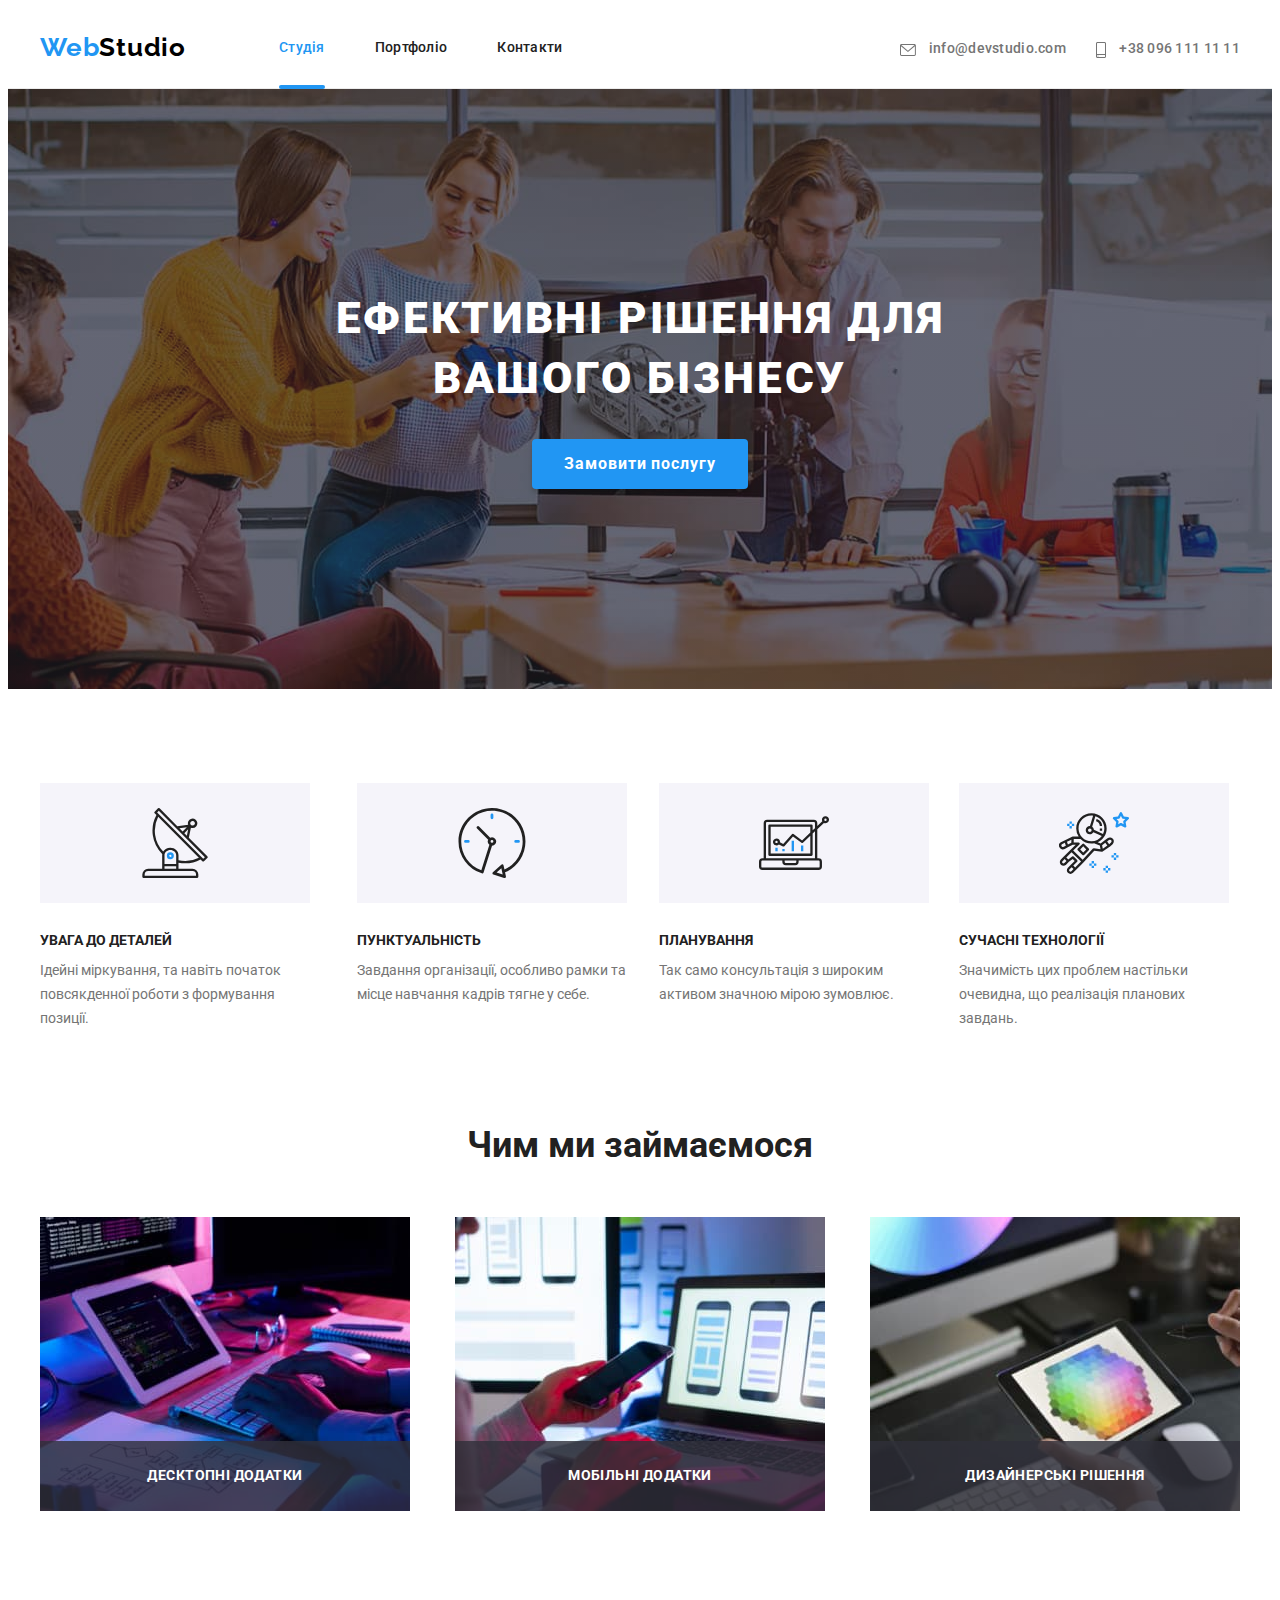
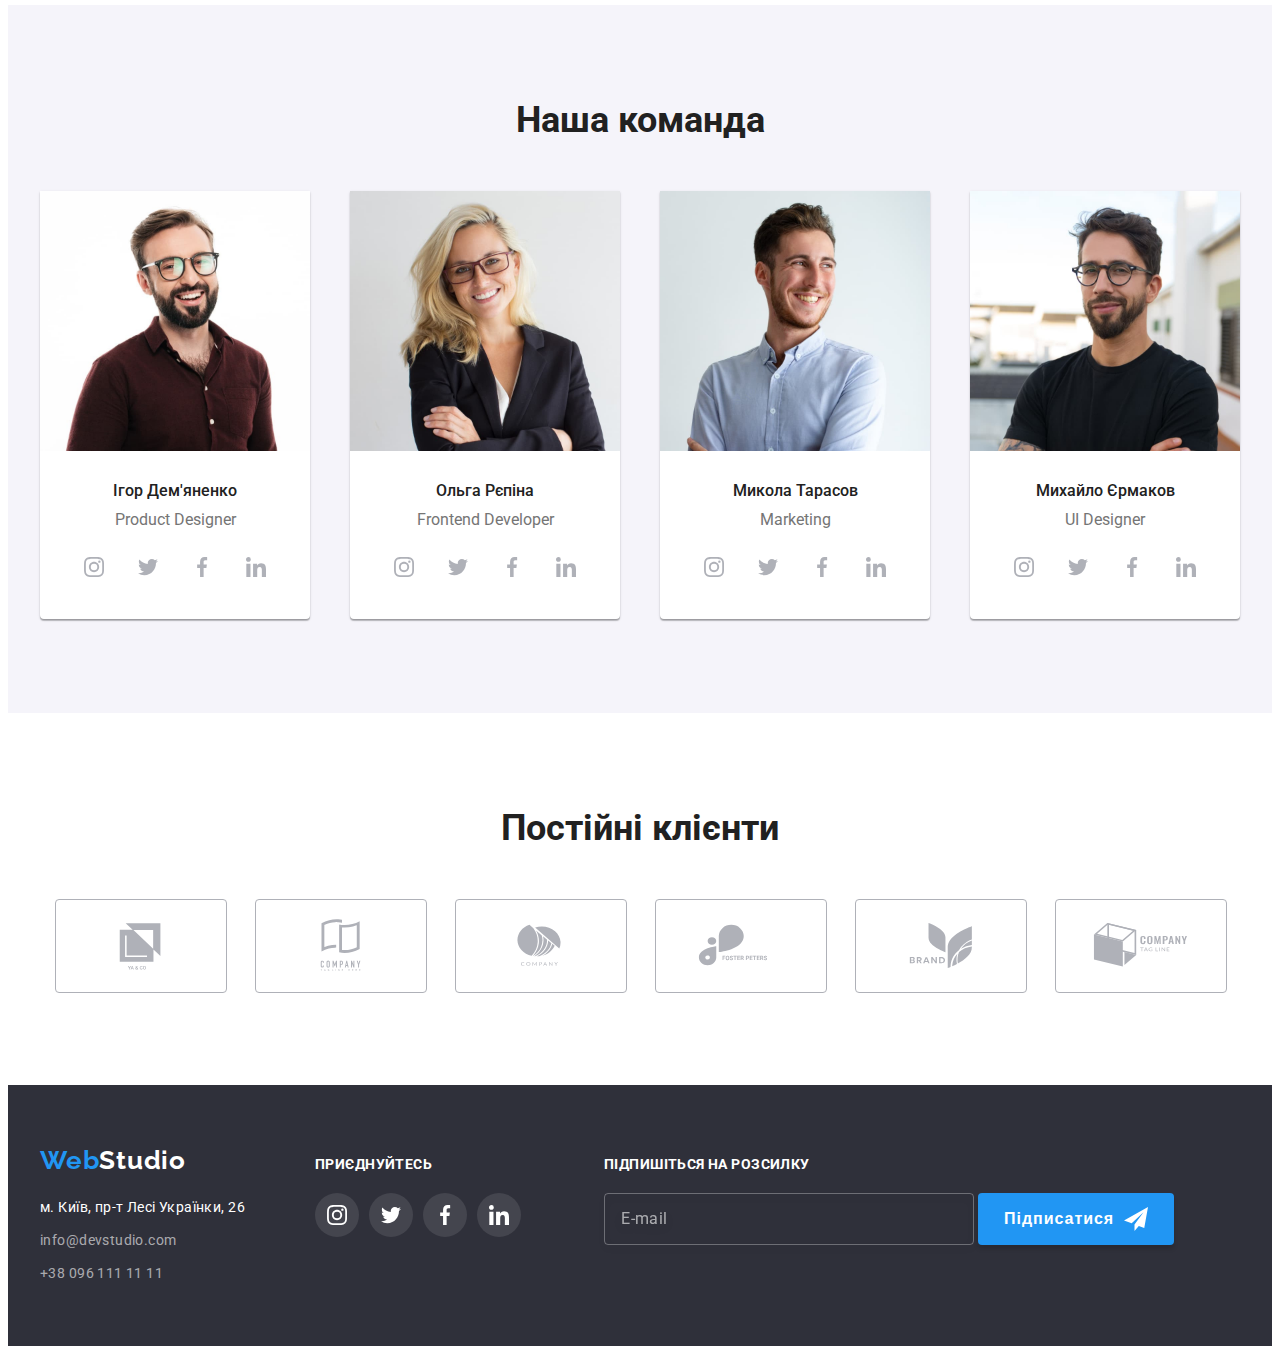
==== index.html @ 3417590c "clone mod-06" ====
<!DOCTYPE html>
<html lang="uk">
  <head>
    <meta charset="UTF-8" />
    <meta http-equiv="X-UA-Compatible" content="IE=edge" />
    <meta name="viewport" content="width=device-width, initial-scale=1.0" />
    <title>Web studio 06</title>
    <link
      href="https://fonts.googleapis.com/css2?family=Raleway:wght@700&family=Roboto:wght@400;500;700;900&display=swap"
      rel="stylesheet"
    />
    <link
      rel="stylesheet"
      href="https://cdnjs.cloudflare.com/ajax/libs/modern-normalize/1.1.0/modern-normalize.min.css"
      integrity="sha512-wpPYUAdjBVSE4KJnH1VR1HeZfpl1ub8YT/NKx4PuQ5NmX2tKuGu6U/JRp5y+Y8XG2tV+wKQpNHVUX03MfMFn9Q=="
      crossorigin="anonymous"
      referrerpolicy="no-referrer"
    />
    <link rel="stylesheet" href="./css/style.css" />
  </head>
  <body>
    <!--                                           хедер -->
    <header class="header">
      <div class="header-container">
        <nav class="nav">
          <a href="" class="logo"
            ><span class="logo-header-footer">Web</span>Studio</a
          >
          <ul class="site-nav list">
            <li class="item"><a href="" class="link current">Студія</a></li>
            <li class="item">
              <a href="./portfolio.html" class="link">Портфоліо</a>
            </li>
            <li class="item"><a href="" class="link">Контакти</a></li>
          </ul>
        </nav>
        <ul class="auth-nav list">
          <li class="item">
            <a href="mailto:info@devstudio.com" class="link">
              <svg class="logo" width="16" height="12">
                <use href="./images/sprite.svg#envelope"></use>
              </svg>
              info@devstudio.com</a
            >
          </li>
          <li class="item">
            <a href="tel:+380961111111" class="link">
              <svg class="logo" width="10" height="16">
                <use href="./images/sprite.svg#smartphone"></use>
              </svg>
              +38 096 111 11 11</a
            >
          </li>
        </ul>
      </div>
    </header>
    <main>
      <!--                                        Герой-->
      <section class="hero overlay">
        <div class="container-hero">
          <h1 class="hero-title">Ефективні рішення для вашого бізнесу</h1>
          <button type="button" class="button btn-hero" data-modal-open>
            Замовити послугу
          </button>
        </div>
      </section>
      <!--                   SVG ешки с текстом под ними-->
      <section class="section section-skill">
        <div class="container">
          <h2 class="section-title visually-hidden">
            Якости наших працивникив
          </h2>
          <ul class="skill-list list">
            <li class="item">
              <div class="thumb">
                <svg class="logo" width="70" height="70">
                  <use href="./images/sprite.svg#antenna"></use>
                </svg>
              </div>
              <div class="logo-caption">
                <h3 class="title">УВАГА ДО ДЕТАЛЕЙ</h3>
                <p class="text">
                  Ідейні міркування, та навіть початок повсякденної роботи з
                  формування позиції.
                </p>
              </div>
            </li>
            <li class="item">
              <div class="thumb">
                <svg class="logo" width="70" height="70">
                  <use href="./images/sprite.svg#clock"></use>
                </svg>
              </div>
              <div class="logo-caption">
                <h3 class="title">ПУНКТУАЛЬНІСТЬ</h3>
                <p class="text">
                  Завдання організації, особливо рамки та місце навчання кадрів
                  тягне у себе.
                </p>
              </div>
            </li>
            <li class="item">
              <div class="thumb">
                <svg class="logo" width="70" height="70">
                  <use href="./images/sprite.svg#diagram"></use>
                </svg>
              </div>
              <div class="logo-caption">
                <h3 class="title">ПЛАНУВАННЯ</h3>
                <p class="text">
                  Так само консультація з широким активом значною мірою
                  зумовлює.
                </p>
              </div>
            </li>
            <li class="item">
              <div class="thumb">
                <svg class="logo" width="70" height="70">
                  <use href="./images/sprite.svg#astronaut"></use>
                </svg>
              </div>
              <div class="logo-caption">
                <h3 class="title">СУЧАСНІ ТЕХНОЛОГІЇ</h3>
                <p class="text">
                  Значимість цих проблем настільки очевидна, що реалізація
                  планових завдань.
                </p>
              </div>
            </li>
          </ul>
        </div>
      </section>
      <!--                     Три одиноких цветных фото-->
      <section class="section section-work">
        <div class="container work">
          <h2 class="section-title">Чим ми займаємося</h2>
          <ul class="work-list list">
            <li class="item">
              <div class="work-caption">
                <img
                  class="img"
                  src="./images/box01.jpg"
                  alt="Людина працюэ за ноутом"
                  width="370"
                  height="294"
                />
                <p class="caption-work-text">Десктопні додатки</p>
              </div>
            </li>
            <li class="item">
              <div class="work-caption">
                <img
                  class="img"
                  src="./images/box02.jpg"
                  alt="Людина працюэ за ноутом"
                  width="370"
                  height="294"
                />
                <p class="caption-work-text">Мобільні додатки</p>
              </div>
            </li>
            <li class="item">
              <div class="work-caption">
                <img
                  class="img"
                  src="./images/box03.jpg"
                  alt="Людина працюэ за ноутом"
                  width="370"
                  height="294"
                />
                <p class="caption-work-text">Дизайнерські рішення</p>
              </div>
            </li>
          </ul>
        </div>
      </section>
      <!--                             Портреты команды -->
      <section class="section section-team">
        <div class="container">
          <h2 class="section-title our-team">Наша команда</h2>
          <ul class="team-list list">
            <li class="item">
              <img
                class="img-our-team"
                src="./images/demianenko.jpg"
                alt="фото Демьяненко"
                width="270"
              />
              <div class="footer-card">
                <h3 class="title">Ігор Дем'яненко</h3>
                <p class="text">Product Designer</p>
                <ul class="list social-media">
                  <li class="item-social">
                    <a class="link-team" href="">
                      <svg class="team-social-icon" width="20" height="20">
                        <use href="./images/sprite.svg#instagram"></use>
                      </svg>
                    </a>
                  </li>
                  <li class="item-social">
                    <a class="link-team" href="">
                      <svg class="team-social-icon" width="20" height="20">
                        <use href="./images/sprite.svg#twitter"></use>
                      </svg>
                    </a>
                  </li>
                  <li class="item-social">
                    <a class="link-team" href="">
                      <svg class="team-social-icon" width="20" height="20">
                        <use href="./images/sprite.svg#facebook"></use>
                      </svg>
                    </a>
                  </li>
                  <li class="item-social">
                    <a class="link-team" href="">
                      <svg class="team-social-icon" width="20" height="20">
                        <use href="./images/sprite.svg#linkedin"></use>
                      </svg>
                    </a>
                  </li>
                </ul>
              </div>
            </li>
            <li class="item">
              <img
                class="img-our-team"
                src="./images/repina.jpg"
                alt="фото Репиной"
                width="270"
              />
              <div class="footer-card">
                <h3 class="title">Ольга Рєпіна</h3>
                <p class="text">Frontend Developer</p>
                <ul class="list social-media">
                  <li class="item-social">
                    <a class="link-team" href="">
                      <svg class="team-social-icon" width="20" height="20">
                        <use href="./images/sprite.svg#instagram"></use>
                      </svg>
                    </a>
                  </li>
                  <li class="item-social">
                    <a class="link-team" href="">
                      <svg class="team-social-icon" width="20" height="20">
                        <use href="./images/sprite.svg#twitter"></use>
                      </svg>
                    </a>
                  </li>
                  <li class="item-social">
                    <a class="link-team" href="">
                      <svg class="team-social-icon" width="20" height="20">
                        <use href="./images/sprite.svg#facebook"></use>
                      </svg>
                    </a>
                  </li>
                  <li class="item-social">
                    <a class="link-team" href="">
                      <svg class="team-social-icon" width="20" height="20">
                        <use href="./images/sprite.svg#linkedin"></use>
                      </svg>
                    </a>
                  </li>
                </ul>
              </div>
            </li>
            <li class="item">
              <img
                class="img-our-team"
                src="./images/tarasov.jpg"
                alt="фото Тарасова"
                width="270"
              />
              <div class="footer-card">
                <h3 class="title">Микола Тарасов</h3>
                <p class="text">Marketing</p>
                <ul class="list social-media">
                  <li class="item-social">
                    <a class="link-team" href="">
                      <svg class="team-social-icon" width="20" height="20">
                        <use href="./images/sprite.svg#instagram"></use>
                      </svg>
                    </a>
                  </li>
                  <li class="item-social">
                    <a class="link-team" href="">
                      <svg class="team-social-icon" width="20" height="20">
                        <use href="./images/sprite.svg#twitter"></use>
                      </svg>
                    </a>
                  </li>
                  <li class="item-social">
                    <a class="link-team" href="">
                      <svg class="team-social-icon" width="20" height="20">
                        <use href="./images/sprite.svg#facebook"></use>
                      </svg>
                    </a>
                  </li>
                  <li class="item-social">
                    <a class="link-team" href="">
                      <svg class="team-social-icon" width="20" height="20">
                        <use href="./images/sprite.svg#linkedin"></use>
                      </svg>
                    </a>
                  </li>
                </ul>
              </div>
            </li>
            <li class="item">
              <img
                class="img-our-team"
                src="./images/ermakov.jpg"
                alt="фото Єрмакова"
                width="270"
              />
              <div class="footer-card">
                <h3 class="title">Михайло Єрмаков</h3>
                <p class="text">UI Designer</p>
                <ul class="list social-media">
                  <li class="item-social">
                    <a class="link-team" href="">
                      <svg class="team-social-icon" width="20" height="20">
                        <use href="./images/sprite.svg#instagram"></use>
                      </svg>
                    </a>
                  </li>
                  <li class="item-social">
                    <a class="link-team" href="">
                      <svg class="team-social-icon" width="20" height="20">
                        <use href="./images/sprite.svg#twitter"></use>
                      </svg>
                    </a>
                  </li>
                  <li class="item-social">
                    <a class="link-team" href="">
                      <svg class="team-social-icon" width="20" height="20">
                        <use href="./images/sprite.svg#facebook"></use>
                      </svg>
                    </a>
                  </li>
                  <li class="item-social">
                    <a class="link-team" href="">
                      <svg class="team-social-icon" width="20" height="20">
                        <use href="./images/sprite.svg#linkedin"></use>
                      </svg>
                    </a>
                  </li>
                </ul>
              </div>
            </li>
          </ul>
        </div>
      </section>
      <!--                       Набор иконок-клиентов -->
      <section class="section-clients clients">
        <div class="container">
          <h2 class="section-title">Постійні клієнти</h2>
          <ul class="list thumb">
            <li class="item">
              <a class="logo" href="">
                <svg class="icon" width="106" height="60">
                  <use href="./images/sprite.svg#client-01"></use>
                </svg>
              </a>
            </li>
            <li class="item">
              <a class="logo" href="">
                <svg class="icon" width="106" height="60">
                  <use href="./images/sprite.svg#client-02"></use>
                </svg>
              </a>
            </li>
            <li class="item">
              <a class="logo" href="">
                <svg class="icon" width="106" height="60">
                  <use href="./images/sprite.svg#client-03"></use>
                </svg>
              </a>
            </li>
            <li class="item">
              <a class="logo" href="">
                <svg class="icon" width="106" height="60">
                  <use href="./images/sprite.svg#client-04"></use>
                </svg>
              </a>
            </li>
            <li class="item">
              <a class="logo" href="">
                <svg class="icon" width="106" height="60">
                  <use href="./images/sprite.svg#client-05"></use>
                </svg>
              </a>
            </li>
            <li class="item">
              <a class="logo" href="">
                <svg class="icon" width="106" height="60">
                  <use href="./images/sprite.svg#client-06"></use>
                </svg>
              </a>
            </li>
          </ul>
        </div>
      </section>
    </main>
    <!--                                         Футер -->
    <footer class="footer">
      <div class="container address-footer">
        <div class="adrress-all">
          <a href="" class="logo"
            ><span class="logo-header-footer">Web</span>Studio</a
          >
          <address class="address">
            <ul class="list">
              <li class="item">
                <a
                  class="link address-link"
                  href="https://goo.gl/maps/MC3FKYj6ZszySW3c8"
                  target="_blank"
                  >м. Київ, пр-т Лесі Українки, 26</a
                >
              </li>
              <li class="item">
                <a href="mailto:info@devstudio.com" class="link email hover"
                  >info@devstudio.com</a
                >
              </li>
              <li>
                <a href="tel:+380961111111" class="link phone hover"
                  >+38 096 111 11 11</a
                >
              </li>
            </ul>
          </address>
        </div>
        <div class="call">
          <strong class="subtitle-call">приєднуйтесь</strong>
          <ul class="list social-call">
            <li class="item-social-call">
              <a class="link-call" href="">
                <svg class="call-social-icon" width="20" height="20">
                  <use href="./images/sprite.svg#instagram"></use>
                </svg>
              </a>
            </li>
            <li class="item-social-call">
              <a class="link-call" href="">
                <svg class="call-social-icon" width="20" height="20">
                  <use href="./images/sprite.svg#twitter"></use>
                </svg>
              </a>
            </li>
            <li class="item-social-call">
              <a class="link-call" href="">
                <svg class="call-social-icon" width="20" height="20">
                  <use href="./images/sprite.svg#facebook"></use>
                </svg>
              </a>
            </li>
            <li class="item-social-call">
              <a class="link-call" href="">
                <svg class="call-social-icon" width="20" height="20">
                  <use href="./images/sprite.svg#linkedin"></use>
                </svg>
              </a>
            </li>
          </ul>
        </div>
        <div class="subscribe">
          <strong class="subscribe-text">Підпишіться на розсилку</strong>

          <form class="form-email">
            <div class="email-position">
              <label class="email-field">
                <input
                  class="email-input"
                  type="email"
                  name="mail"
                  placeholder="E-mail"
                />
                <span class="email-label"></span>
              </label>

              <button class="btn-telegram" type="submit">
                <span class="email-text">Підписатися</span>

                <span class="email-icon">
                  <svg class="icon-in">
                    <use
                      width="24"
                      height="24"
                      href="./images/sprite.svg#send"
                    ></use>
                  </svg>
                </span>
              </button>
            </div>
          </form>
        </div>
      </div>
    </footer>
    <!--                                модальное окно -->

    <div class="backdrop is-hidden" data-modal>
      <div class="modal">
        <button data-modal-close class="button-modal-close" type="button">
          <svg class="icon" width="11" height="11">
            <use href="./images/sprite.svg#Vector"></use>
          </svg>
        </button>
        <form class="form">
          <strong class="form-title"
            >Залиште свої дані, ми вам передзвонимо</strong
          >
          <div class="form-field">
            <label class="form-label" for="name">Ім'я</label>
            <div class="input-wrap">
              <input
                class="form-input"
                type="text"
                name="name"
                id="name"
                placeholder=" "
              />

              <svg class="form-icon">
                <use
                  href="./images/sprite.svg#person"
                  width="18"
                  height="18"
                ></use>
              </svg>
            </div>
          </div>
          <div class="form-field">
            <label class="form-label" for="tel">Телефон</label>
            <div class="input-wrap">
              <input
                class="form-input"
                type="tel"
                name="tel"
                id="tel"
                placeholder=" "
              />
              <svg class="form-icon">
                <use
                  href="./images/sprite.svg#phone"
                  width="18"
                  height="18"
                ></use>
              </svg>
            </div>
          </div>
          <div class="form-field">
            <label class="form-label" for="mail">Пошта</label>
            <div class="input-wrap">
              <input
                class="form-input"
                type="email"
                name="mail"
                id="mail"
                placeholder=" "
              />
              <svg class="form-icon">
                <use
                  href="./images/sprite.svg#letter"
                  width="18"
                  height="18"
                ></use>
              </svg>
            </div>
          </div>
          <div class="form-field last-child">
            <label class="form-label" for="comment">Коментар</label>
            <textarea
              class="comment"
              name="comment"
              id="comment"
              placeholder="Введіть текст"
            ></textarea>
          </div>
          <div class="form-policy">
            <input
              type="checkbox"
              name="policy"
              id="policy"
              value="true"
              class="modal-check visually-hidden"
            />

            <label class="policy" for="policy">
              <span class="check-policy">
                <svg class="check-icon" width="16" height="15">
                  <use href="./images/sprite.svg#check"></use>
                </svg>
              </span>
              Погоджуюся з розсилкою та приймаю
              <a class="link-contract" href="">Умови договору</a></label
            >
          </div>
          <button class="btn-form" type="submit">Відправити</button>
        </form>
      </div>
    </div>

    <script src="./js/modal.js"></script>
  </body>
</html>
---- css/style.css ----
:root {
  --color-text-white: #ffffff;
  --background-color-hero-footer: #2f303a;
  --background-color: #f5f5f5;
  --color-acent: #2196f3;
  --color-black-logo: #000000;
  --color-title: #212121;
  --color-text: #757575;
  --color-button-team: #f5f4fa;
  --color-footer-telefon: rgba(255, 255, 255, 0.6);
  --color-btn-active: #188ce8;
  --color-border: #eeeeee;
  --color-icon: #afb1b8;
}
body {
  background-color: var(--color-text-white);
  color: var(--color-text);

  font-family: "Roboto", sans-serif;
  /* letter-spacing: 0.03em; */
}
/* Убираем точки у всех списков списков
Обнуляем все дефолтные margine всем спискам */
.list {
  margin-bottom: 0;
  margin-top: 0;
  padding-left: 0;

  list-style: none;
}
/* Обнуляем все дефолтные margine заголовкам */
h1,
h2,
h3 {
  margin-bottom: 0;
  margin-top: 0;
}
/* Прячем заголовки, которые не имют визуализации на макете */
.visually-hidden {
  position: absolute;
  width: 1px;
  height: 1px;
  margin: -1px;
  border: 0;
  padding: 0;

  white-space: nowrap;
  clip-path: inset(100%);
  clip: rect(0 0 0 0);
  overflow: hidden;
}
/* Превращаем все img в блоки */
img {
  display: block;
}
/* -------------------------------Хедер */
.header-container {
  display: flex;
  align-items: center;
  width: 1200px;
  padding-left: 15px;
  padding-right: 15px;
  margin-left: auto;
  margin-right: auto;
}
.header {
  border-bottom: 1px solid #ececec;
}
/* ---------------------------------логотип */
.header-container .logo {
  margin-right: 93px;

  color: var(--color-black-logo);
  font-family: "Raleway", sans-serif;
  font-weight: 700;
  font-size: 26px;
  line-height: 1.2;
  letter-spacing: 0.03em;
  text-decoration: none;
}
.logo-header-footer {
  color: var(--color-acent);
}
/* ----------------Кнопки-навигации по страницам сайта */
.site-nav.list {
  display: flex;
  align-items: center;
}
.site-nav .item + .item {
  margin-left: 50px;
}
.nav {
  display: flex;
  align-items: center;
}
.site-nav .link {
  display: block;
  color: var(--color-title);
}
.site-nav .link,
.auth-nav .link {
  padding-top: 32px;
  padding-bottom: 32px;

  font-weight: 500;
  font-size: 14px;
  line-height: 1.14;
  letter-spacing: 0.02em;
  text-decoration: none;
  transition: color 250ms cubic-bezier(0.4, 0, 0.2, 1);
}
.site-nav .link:hover,
.site-nav .link:focus {
  color: var(--color-acent);
}
.site-nav .link.current {
  color: var(--color-acent);
  position: relative;
}
/* Добавляем подчеркивание в навигации при активности страницы */

.site-nav .link.current::after {
  display: block;
  position: absolute;
  content: "";
  width: 100%;
  height: 4px;
  bottom: -1px;
  left: 0;
  background-color: var(--color-acent);
  border-radius: 2px;
}
/* ---------------------Кнопки Email и телефон */
.auth-nav.list {
  display: flex;
  margin-left: auto;
}
.auth-nav .item + .item {
  margin-left: 30px;
}
.auth-nav .link {
  color: var(--color-text);
  fill: var(--color-text);
  transition: color 250ms cubic-bezier(0.4, 0, 0.2, 1),
    fill 250ms cubic-bezier(0.4, 0, 0.2, 1);
}
.auth-nav .link:hover,
.auth-nav .link:focus {
  color: var(--color-acent);
  fill: var(--color-acent);
}

.auth-nav .logo {
  margin-right: 10px;
  vertical-align: middle;
}
/* --------------------Общее для всех секций */
.section-title {
  color: var(--color-title);
  font-size: 36px;
  line-height: 1.17;
  text-align: center;
}
.container {
  width: 1200px;
  padding-left: 15px;
  padding-right: 15px;
  margin-right: auto;
  margin-left: auto;
}
/* ----------------------------Секция Герой */
.hero {
  max-width: 1600px;
  margin: 0 auto;
}
.hero.overlay {
  padding-top: 200px;
  padding-bottom: 200px;
  text-align: center;
  background-image: linear-gradient(
      to right,
      rgba(47, 48, 58, 0.4),
      rgba(47, 48, 58, 0.4)
    ),
    url("../images/bgd.jpg");
  background-color: var(--background-color-hero-footer);
  background-repeat: no-repeat;
  background-position: center;
  background-size: cover;
}
.container-hero {
  width: 1200px;
  padding-left: 15px;
  padding-right: 15px;
  margin-left: auto;
  margin-right: auto;
}
.hero-title {
  max-width: 696px;
  margin-bottom: 30px;
  margin-right: auto;
  margin-left: auto;

  color: var(--color-text-white);
  font-weight: 900;
  font-size: 44px;
  line-height: 1.36;
  letter-spacing: 0.06em;
  text-transform: uppercase;
}
.btn-hero {
  padding: 10px 32px;

  font-family: inherit;
  font-size: inherit;
  font-weight: 700;
  line-height: 1.88;
  letter-spacing: 0.06em;
  cursor: pointer;
  border-radius: 4px;
  border-style: none;
  box-shadow: 0px 4px 4px 0px rgba(0, 0, 0, 0.15);
  transition: background-color 250ms cubic-bezier(0.4, 0, 0.2, 1),
    box-shadow 250ms cubic-bezier(0.4, 0, 0.2, 1);
}
.btn-hero:hover,
.btn-hero:focus {
  background-color: #188ce8;
  box-shadow: 0px 4px 4px 0px rgba(0, 0, 0, 0.15);
}
/* --------------------SVG ешки с текстом под ними */
.section-skill {
  padding-top: 94px;
  padding-bottom: 94px;
}
.skill-list {
  display: flex;
}
.skill-list .item + .item {
  margin-left: 30px;
}
.skill-list .title {
  margin-bottom: 10px;

  color: var(--color-title);
  font-size: 14px;
  line-height: 1.14;
  text-transform: uppercase;
}
.skill-list .text {
  margin-bottom: 0;
  margin-top: 0;

  font-size: 14px;
  line-height: 1.71;
}
.skill-list .thumb {
  display: flex;
  width: 270px;
  height: 120px;
  justify-content: center;
  align-items: center;
  background-color: var(--color-button-team);
}
.skill-list .logo {
  margin: 0;
}
.logo-caption {
  margin-top: 30px;
}
/* -------------------Три одиноких цветных фото */
.section-work {
  padding-bottom: 94px;
}
.container.work {
  padding-top: 0;
}
.work .section-title {
  margin-bottom: 50px;
}
.work-list {
  display: flex;
  justify-content: space-between;
}
.work-list .work-caption {
  width: 370px;
  height: 294px;
  position: relative;
}
.work-list .img {
  max-width: 100%;
  height: 100%;
}
.work-list .caption-work-text {
  position: absolute;
  bottom: 0;
  left: 0;
  width: 100%;

  font-size: 14px;
  line-height: 1.14;
  font-weight: 700;
  letter-spacing: 0.03em;
  text-transform: uppercase;

  text-align: center;
  margin-bottom: 0;
  margin-top: 0;
  padding-top: 27px;
  padding-bottom: 27px;

  color: var(--color-text-white);
  background-color: rgba(47, 48, 58, 0.8);
}

/* -----------------------Портреты команды */
.section-team {
  padding-bottom: 94px;
  padding-top: 94px;
  background-color: var(--color-button-team);
}
.team-list {
  display: flex;
  justify-content: space-between;
}
.team-list .item {
  text-align: center;
  background: #ffffff;
  box-shadow: 0px 1px 3px rgba(0, 0, 0, 0.12), 0px 1px 1px rgba(0, 0, 0, 0.14),
    0px 2px 1px rgba(0, 0, 0, 0.2);
  border-radius: 0px 0px 4px 4px;
}
.team-list .title {
  margin-bottom: 10px;

  font-size: 16px;
  color: var(--color-title);
  font-weight: 500;
  line-height: 1.19;
  margin-bottom: 10px;
}
.team-list .text {
  margin-top: 0;
  margin-bottom: 16px;

  line-height: 1.19;
  color: var(--color-text);
}
.our-team {
  margin-bottom: 50px;
}
.footer-card {
  padding-top: 30px;
  padding-bottom: 30px;
}

/* ----------------------Социальные сети под портретами */

.footer-card .social-media {
  display: flex;
  justify-content: center;
  gap: 10px;
}
.footer-card .item-social {
  width: 44px;
  height: 44px;
}
.footer-card .link-team {
  width: 100%;
  height: 100%;
  border-radius: 50%;
  display: flex;
  justify-content: center;
  align-items: center;

  background-color: transparent;
  color: var(--color-icon);

  transition: background-color 250ms cubic-bezier(0.4, 0, 0.2, 1),
    color 250ms cubic-bezier(0.4, 0, 0.2, 1);
}
.footer-card .team-social-icon {
  fill: currentColor;
}
.footer-card .link-team:hover,
.footer-card .link-team:focus {
  background-color: var(--color-acent);
  color: var(--color-text-white);
}

/* ----------------------Набор иконок-клиентов*/
.section-clients {
  padding-top: 94px;
  padding-bottom: 94px;
}
.clients .section-title {
  margin-bottom: 50px;
}
.clients .thumb {
  display: flex;
  justify-content: center;
  gap: 30px;
}
.clients .item {
  width: 170px;
  height: 92px;
}
.clients .logo {
  width: 100%;
  height: 100%;
  display: flex;
  justify-content: center;
  align-items: center;
  border: 1px solid #afb1b8;
  border-radius: 4px;
  color: var(--color-icon);

  transition: color 250ms cubic-bezier(0.4, 0, 0.2, 1),
    border 250ms cubic-bezier(0.4, 0, 0.2, 1);
}
.clients .icon {
  fill: currentColor;
}
.clients .logo:hover,
.clients .logo:focus {
  border: 1px solid var(--color-acent);
  color: var(--color-acent);
}

/* ----------------------Список кнопок для портфолио*/
.butt-portfolio {
  display: flex;
  justify-content: center;
  margin-bottom: 50px;
}
.butt-portfolio .item + .item {
  margin-left: 8px;
}
.button-grey {
  padding: 6px 22px;
  border-radius: 4px;
  border-style: none;
  cursor: pointer;

  color: var(--color-title);
  background-color: var(--color-button-team);
  font-family: inherit;
  font-size: inherit;
  font-weight: 500;
  line-height: 1.63;
  text-align: center;
  letter-spacing: inherit;

  transition: background-color 250ms cubic-bezier(0.4, 0, 0.2, 1),
    box-shadow 250ms cubic-bezier(0.4, 0, 0.2, 1),
    color 250ms cubic-bezier(0.4, 0, 0.2, 1);
}

.button-grey:hover,
.button-grey:focus {
  /* padding: 6px 25px; */

  color: var(--color-text-white);
  background-color: var(--color-acent);
  box-shadow: 0px 3px 1px rgba(0, 0, 0, 0.1), 0px 1px 2px rgba(0, 0, 0, 0.08),
    0px 2px 2px rgba(0, 0, 0, 0.12);
}
/* -----------------------Портфолио работ */
.section-footer {
  padding-bottom: 94px;
  padding-top: 94px;
}
.portfolio-list {
  display: flex;
  flex-wrap: wrap;
  gap: 30px;
}
/* .portfolio-list > .item {
    flex-basis: calc((100% - 60px) / 3); 
} */
.portfolio-link {
  text-decoration: none;
}
.portfolio-list .title {
  margin-bottom: 4px;
  margin-left: 24px;

  color: var(--color-title);
  font-size: 18px;
  line-height: 2;
  letter-spacing: 0.06em;
}
.portfolio-list .text {
  margin-bottom: 20px;
  margin-top: 0;
  margin-left: 24px;

  line-height: 1.88;
  letter-spacing: 0.03em;
  color: var(--color-text);
}
.portfolio-list .item {
  background: var(--color-text-white);
  box-shadow: inset 0 0 0 1px #eeeeee;

  transition: box-shadow 250ms cubic-bezier(0.4, 0, 0.2, 1);
}
.portfolio-list .item:hover {
  box-shadow: 0px 1px 1px rgba(0, 0, 0, 0.12), 0px 4px 4px rgba(0, 0, 0, 0.06),
    1px 4px 6px rgba(0, 0, 0, 0.16);
}
.caption-photo {
  padding-bottom: 20px;
  padding-top: 20px;
}
/* ----------------Делаем оверлей---------- */
.portfolio-thumb {
  position: relative;
  overflow: hidden;
}

.portfoli-overlay {
  position: absolute;
  width: 100%;
  height: 100%;
  bottom: 0;
  left: 0;
  background-color: rgba(33, 150, 243, 0.9);
  transform: translateY(100%);
  opacity: 0;
  transition: transform 250ms cubic-bezier(0.4, 0, 0.2, 1),
    opacity 250ms cubic-bezier(0.4, 0, 0.2, 1),
    box-shadow 250ms cubic-bezier(0.4, 0, 0.2, 1);
}

.caption {
  padding-top: 20px;
}

.portfolio-photo {
  display: block;
}

.portfolio-list > .item:hover .portfoli-overlay {
  transform: translateY(0);
  opacity: 1;
}

.portfoli-overlay > .text {
  margin: 0;
  padding-top: 63px;
  padding-bottom: 63px;
  padding-left: 24px;
  padding-right: 24px;

  opacity: 0;
  transition: transform 250ms cubic-bezier(0.4, 0, 0.2, 1),
    opacity 250ms cubic-bezier(0.4, 0, 0.2, 1);

  font-size: 18px;
  line-height: 1.56;
  letter-spacing: 0.03em;
  color: var(--color-text-white);
}

.portfolio-list > .item:hover .portfoli-overlay > .text {
  transform: translateY(0);
  opacity: 1;
}
/* -------------------------------Кнопки */
.button {
  color: var(--color-text-white);
  background-color: var(--color-acent);
}
/* ----------------------------------Footer */
.footer .logo {
  display: inline-block;
  margin-bottom: 20px;
  color: var(--color-text-white);

  font-family: "Raleway", sans-serif;
  font-weight: 700;
  font-size: 26px;
  line-height: 1.2;
  letter-spacing: 0.03em;
  text-decoration: none;
}
.footer {
  padding-bottom: 60px;
  padding-top: 60px;
  background-color: var(--background-color-hero-footer);
}
.address .link {
  font-style: normal;
  font-size: 14px;
  line-height: 1.71;
  letter-spacing: 0.03em;
  text-decoration: none;
}
.address .hover:hover,
.address .hover:focus {
  color: var(--color-acent);
}
.address .address-link {
  color: var(--color-text-white);
}
.address .email {
  display: inline-block;
  color: var(--color-footer-telefon);
  transition: color 250ms cubic-bezier(0.4, 0, 0.2, 1);
}
.address .phone {
  color: var(--color-footer-telefon);
  transition: color 250ms cubic-bezier(0.4, 0, 0.2, 1);
}

.address .item {
  margin-bottom: 9px;
}

.call .social-call {
  display: flex;
  justify-content: flex-start;
  gap: 10px;
}
.call .subtitle-call {
  display: block;
  margin-bottom: 20px;
  font-size: 14px;
  line-height: 1.14;
  letter-spacing: 0.03em;
  text-transform: uppercase;

  color: var(--color-text-white);
}
.footer .address-footer {
  display: flex;
  gap: 70px;
  align-items: baseline;
}

.footer .item-social-call {
  width: 44px;
  height: 44px;
}
.footer .link-call {
  width: 100%;
  height: 100%;
  border-radius: 50%;
  display: flex;
  justify-content: center;
  align-items: center;

  color: var(--color-text-white);
  background-color: rgba(255, 255, 255, 0.1);

  transition: background-color 250ms cubic-bezier(0.4, 0, 0.2, 1);
}
.footer .call-social-icon {
  fill: currentColor;
}
.footer .link-call:hover,
.footer .link-call:focus {
  background-color: var(--color-acent);
}
.subscribe {
  margin-left: 13px;
}

.form-email {
  width: 570px;
}

.email-field {
  width: 358px;

  display: block;
  position: relative;
}

.email-input {
  width: 100%;
  padding-top: 15px;
  padding-bottom: 15px;
  font: inherit;
  border: 1px solid rgba(255, 255, 255, 0.3);
  filter: drop-shadow(0px 4px 4px rgba(0, 0, 0, 0.15));
  border-radius: 4px;
  background-color: transparent;

  padding-left: 16px;
  font-weight: 400;
  font-size: 16px;
  line-height: 1.25;
  letter-spacing: 0.03em;
  color: var(--color-text-white);
}

.form-email .email-label {
  position: absolute;
  bottom: 50%;
  transform: translateY(50%);
  left: 16px;
}

.footer .subscribe-text {
  font-size: 14px;
  line-height: 1.14;
  letter-spacing: 0.03em;
  text-transform: uppercase;
  display: block;
  margin-bottom: 20px;
  color: var(--color-text-white);
}

.email-field:focus-within > .email-label {
  visibility: hidden;
}

.form-email .btn-telegram {
  width: 200px;
  margin: 0;
  margin-left: 12px;
  font-weight: 700;
  font-size: 16px;
  line-height: 30px;
  letter-spacing: 0.06em;
  color: #ffffff;
  background-color: var(--color-acent);
  box-shadow: 0px 4px 4px rgba(0, 0, 0, 0.15);
  border-radius: 4px;
  border-style: none;
  display: flex;
  justify-content: center;
  align-items: center;
  gap: 10px;
  cursor: pointer;
  transition: background-color 250ms cubic-bezier(0.4, 0, 0.2, 1);
}

.form-email .btn-telegram:hover {
  background-color: var(--color-btn-active);
}

.subscribe .email-position {
  display: flex;
  gap: 12px;
}

.btn-telegram .text {
  margin-bottom: 0;
  margin-top: 0;
  padding-top: 10px;
  padding-bottom: 10px;
  padding-left: 28px;
}

.btn-telegram .email-icon {
  display: block;
  width: 24px;
  height: 24px;
}

.email-icon .icon-in {
  display: block;
  width: 100%;
  height: 100%;
  fill: var(--color-text-white);
}

.email-input::placeholder {
  color: rgba(255, 255, 255, 0.6);
}
/* -----------------------------оформляем модальное окно */

.backdrop {
  position: fixed;
  top: 0;
  left: 0;
  width: 100%;
  height: 100%;
  background-color: rgba(0, 0, 0, 0.2);

  opacity: 1;
  transition: opacity 250ms cubic-bezier(0.4, 0, 0.2, 1),
    visibility 250ms cubic-bezier(0.4, 0, 0.2, 1);
}

.backdrop.is-hidden {
  opacity: 0;
  pointer-events: none;
  visibility: hidden;
}

.backdrop.is-hidden .modal {
  transform: translate(-50%, -50%) scale(1.1);
}

.modal {
  position: absolute;
  top: 50%;
  left: 50%;
  width: 528px;
  min-height: 581px;
  border-radius: 4px;

  background-color: var(--color-text-white);
  box-shadow: 0px 1px 3px rgba(0, 0, 0, 0.12), 0px 1px 1px rgba(0, 0, 0, 0.14),
    0px 2px 1px rgba(0, 0, 0, 0.2);

  transform: translate(-50%, -50%) scale(1);
  transition: transform 250ms cubic-bezier(0.4, 0, 0.2, 1);
}

.button-modal-close {
  position: absolute;
  top: 8px;
  right: 8px;
  width: 30px;
  height: 30px;
  border-radius: 50%;
  background: var(--color-text-white);
  border: 1px solid rgba(0, 0, 0, 0.1);
  cursor: pointer;
}
.button-modal-close:hover {
  fill: var(--color-acent);
}

.form .form-title {
  display: block;
  margin-bottom: 12px;
  font-weight: 700;
  font-size: 20px;
  line-height: 1.15;
  text-align: center;
  letter-spacing: 0.03em;
  color: var(--color-title);
}

.form {
  margin-left: auto;
  margin-right: auto;
  padding: 40px;
}

.form-field {
  display: flex;
  flex-direction: column;
  margin-bottom: 10px;
}

.last-child {
  margin-bottom: 20px;
}

.form-field .form-label {
  margin-bottom: 4px;
  font-weight: 400;
  font-size: 12px;
  line-height: 1.17;
  letter-spacing: 0.01em;

  color: var(--color-text);
}

.form-field .form-input {
  width: 100%;
  margin: 0;

  padding: 11px 12px;
  padding-left: 42px;
  border: 1px solid rgba(33, 33, 33, 0.2);
  border-radius: 4px;
  outline: transparent;
}

.form-input:focus {
  border-color: var(--color-acent);
}

.form-input:focus + .form-icon {
  fill: var(--color-acent);
}

.form-field .comment {
  padding-top: 12px;
  padding-left: 16px;

  font-size: 12px;
  line-height: 1.17;
  letter-spacing: 0.01em;
  border: 1px solid rgba(33, 33, 33, 0.2);
  border-radius: 4px;
  height: 120px;

  outline: transparent;
  resize: none;
}

.form-field .comment::placeholder {
  color: rgba(117, 117, 117, 0.5);
}

.form-field .comment:focus {
  border-color: var(--color-acent);
}

.form .form-policy {
  margin-bottom: 30px;
}

.form-policy .policy {
  font-size: 14px;
  line-height: 1.71;

  letter-spacing: 0.03em;

  color: var(--color-text);
  display: flex;
  align-items: center;
  position: relative;
}

.policy .check-policy {
  width: 16px;
  height: 15px;
  border: 2px solid var(--color-title);
  border-radius: 2px;
  margin-right: 8px;
  display: flex;
  align-items: center;
  justify-content: center;
  fill: transparent;
}

.modal-check:checked + .policy .check-policy {
  background-color: var(--color-acent);
  border: none;
  fill: var(--color-text-white);
}

.form-policy .link-contract {
  margin-left: 8px;
  color: var(--color-acent);
}

.form .form-icon {
  display: block;
  width: 18px;
  height: 18px;
  position: absolute;
  top: 50%;
  transform: translateY(-50%);
  margin-left: 12px;
}

.form .input-wrap {
  display: block;
  position: relative;
}

.form .btn-form {
  padding: 10px 52px;
  display: block;
  margin: 0 auto;
  border-radius: 4px;
  border-style: none;
  cursor: pointer;
  font-weight: 700;
  font-size: 16px;
  line-height: 1.88;
  text-align: center;
  letter-spacing: 0.06em;

  color: var(--color-text-white);
  background-color: var(--color-acent);
  box-shadow: 0px 4px 4px rgba(0, 0, 0, 0.15);
  transition: background-color 250ms cubic-bezier(0.4, 0, 0.2, 1);
}

.form .btn-form:hover,
.form .btn-form:focus {
  background-color: var(--color-btn-active);
}
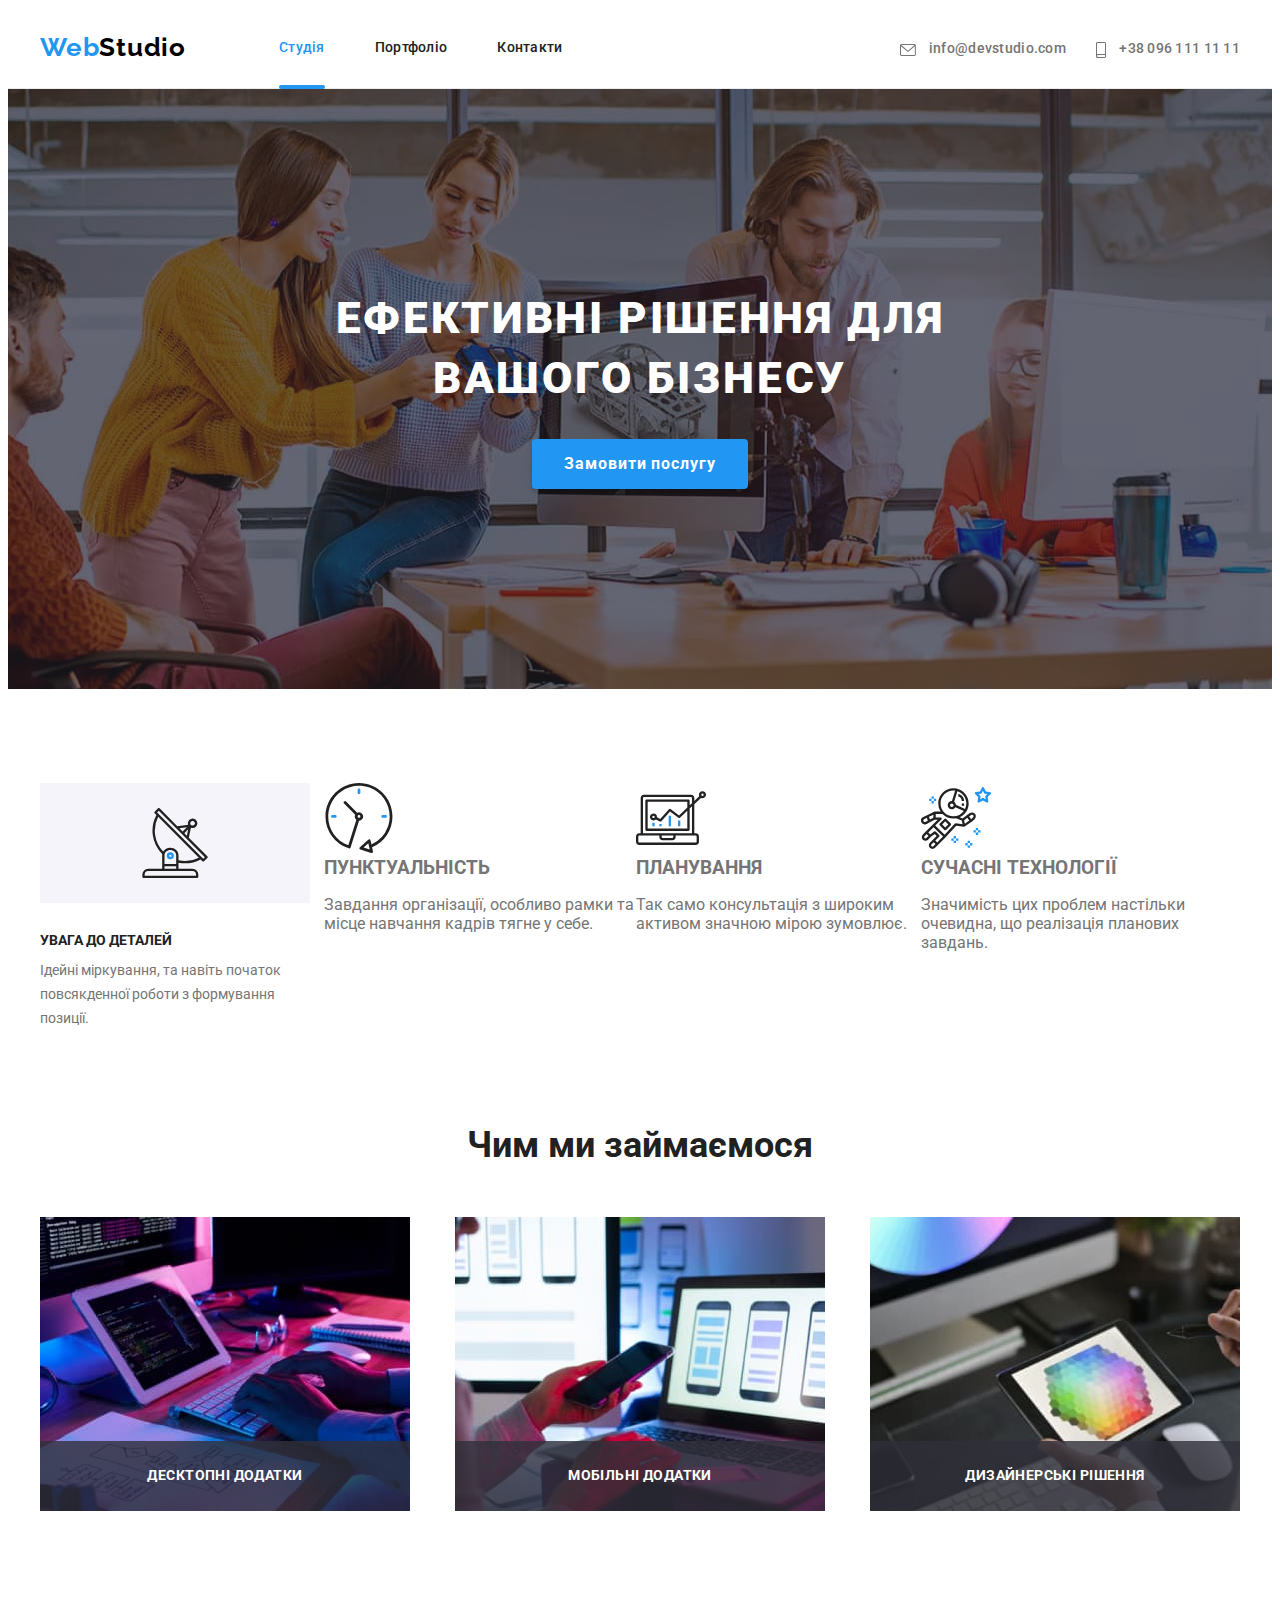
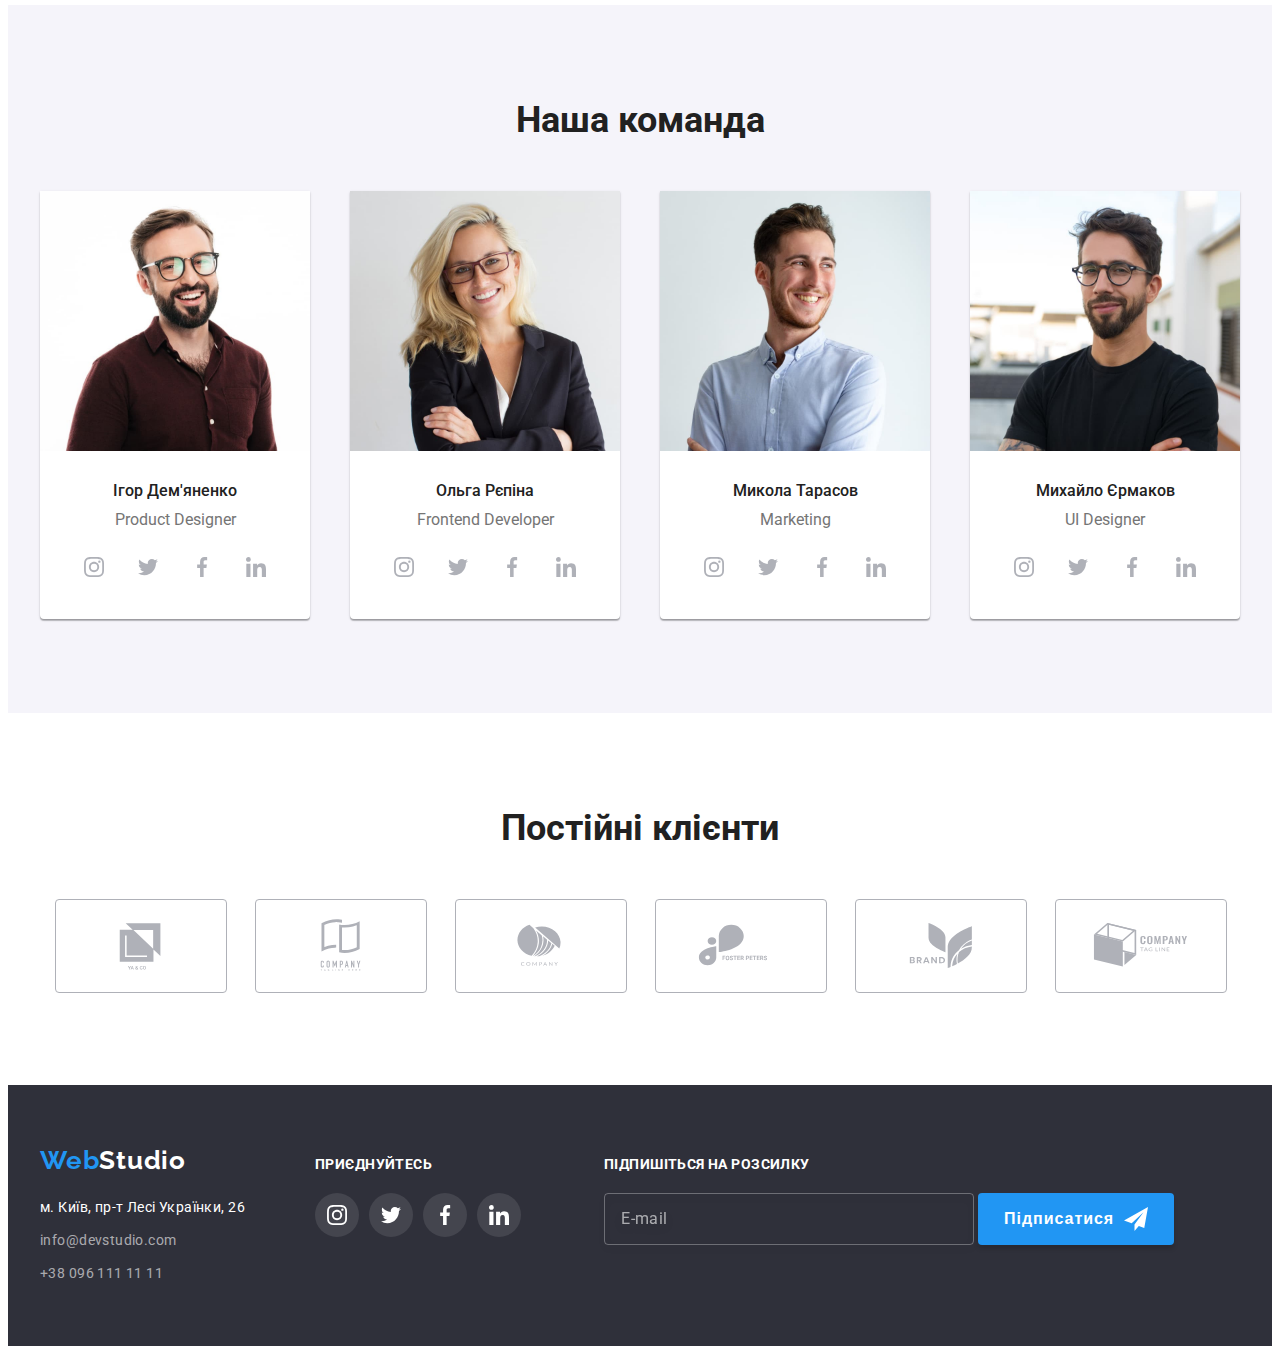
==== commit abdda4bd: "БЭМ hero and skill" ====
--- a/index.html
+++ b/index.html
@@ -56,30 +56,37 @@
     </header>
     <main>
       <!--                                        Герой-->
-      <section class="hero overlay">
-        <div class="container-hero">
-          <h1 class="hero-title">Ефективні рішення для вашого бізнесу</h1>
-          <button type="button" class="button btn-hero" data-modal-open>
+
+      
+        <section class="hero hero--overlay">
+          <div class="hero__container">
+            <h1 class="hero__title">Ефективні рішення для вашого бізнесу</h1>
+            <button type="button" class="button button--hero" 
+      data-modal-open>
             Замовити послугу
           </button>
         </div>
       </section>
+
       <!--                   SVG ешки с текстом под ними-->
       <section class="section section-skill">
         <div class="container">
           <h2 class="section-title visually-hidden">
             Якости наших працивникив
           </h2>
-          <ul class="skill-list list">
-            <li class="item">
-              <div class="thumb">
-                <svg class="logo" width="70" height="70">
+          <ul class="section-skill__list list"> 
+            <li class="section-skill__item"> 
+              <div class="section-skill__thumb"> 
+                <svg class="section-skill__logo" width="70" height="70">
+                  
                   <use href="./images/sprite.svg#antenna"></use>
                 </svg>
               </div>
-              <div class="logo-caption">
-                <h3 class="title">УВАГА ДО ДЕТАЛЕЙ</h3>
-                <p class="text">
+              <div class="section-skill__caption caption-skill"> 
+                <h3 class="caption-skill__title">УВАГА ДО ДЕТАЛЕЙ</h3>
+                
+                
+                <p class="caption-skill__text">
                   Ідейні міркування, та навіть початок повсякденної роботи з
                   формування позиції.
                 </p>
--- a/css/style.css
+++ b/css/style.css
@@ -173,7 +173,7 @@
   max-width: 1600px;
   margin: 0 auto;
 }
-.hero.overlay {
+.hero--overlay {
   padding-top: 200px;
   padding-bottom: 200px;
   text-align: center;
@@ -188,14 +188,14 @@
   background-position: center;
   background-size: cover;
 }
-.container-hero {
+.hero__container {
   width: 1200px;
   padding-left: 15px;
   padding-right: 15px;
   margin-left: auto;
   margin-right: auto;
 }
-.hero-title {
+.hero__title {
   max-width: 696px;
   margin-bottom: 30px;
   margin-right: auto;
@@ -208,7 +208,7 @@
   letter-spacing: 0.06em;
   text-transform: uppercase;
 }
-.btn-hero {
+.button--hero {
   padding: 10px 32px;
 
   font-family: inherit;
@@ -223,23 +223,27 @@
   transition: background-color 250ms cubic-bezier(0.4, 0, 0.2, 1),
     box-shadow 250ms cubic-bezier(0.4, 0, 0.2, 1);
 }
-.btn-hero:hover,
-.btn-hero:focus {
+.button--hero:hover,
+.button--hero:focus {
   background-color: #188ce8;
   box-shadow: 0px 4px 4px 0px rgba(0, 0, 0, 0.15);
 }
 /* --------------------SVG ешки с текстом под ними */
+
 .section-skill {
   padding-top: 94px;
   padding-bottom: 94px;
 }
-.skill-list {
-  display: flex;
-}
-.skill-list .item + .item {
+.section-skill__list
+ {
+  display: flex;
+}
+.section-skill__item + .section-skill__item
+ {
   margin-left: 30px;
 }
-.skill-list .title {
+.caption-skill__title
+ {
   margin-bottom: 10px;
 
   color: var(--color-title);
@@ -247,14 +251,16 @@
   line-height: 1.14;
   text-transform: uppercase;
 }
-.skill-list .text {
+.caption-skill__text
+ {
   margin-bottom: 0;
   margin-top: 0;
 
   font-size: 14px;
   line-height: 1.71;
 }
-.skill-list .thumb {
+.section-skill__thumb
+ {
   display: flex;
   width: 270px;
   height: 120px;
@@ -262,10 +268,12 @@
   align-items: center;
   background-color: var(--color-button-team);
 }
-.skill-list .logo {
+.section-skill__logo
+ {
   margin: 0;
 }
-.logo-caption {
+.section-skill__caption
+ {
   margin-top: 30px;
 }
 /* -------------------Три одиноких цветных фото */
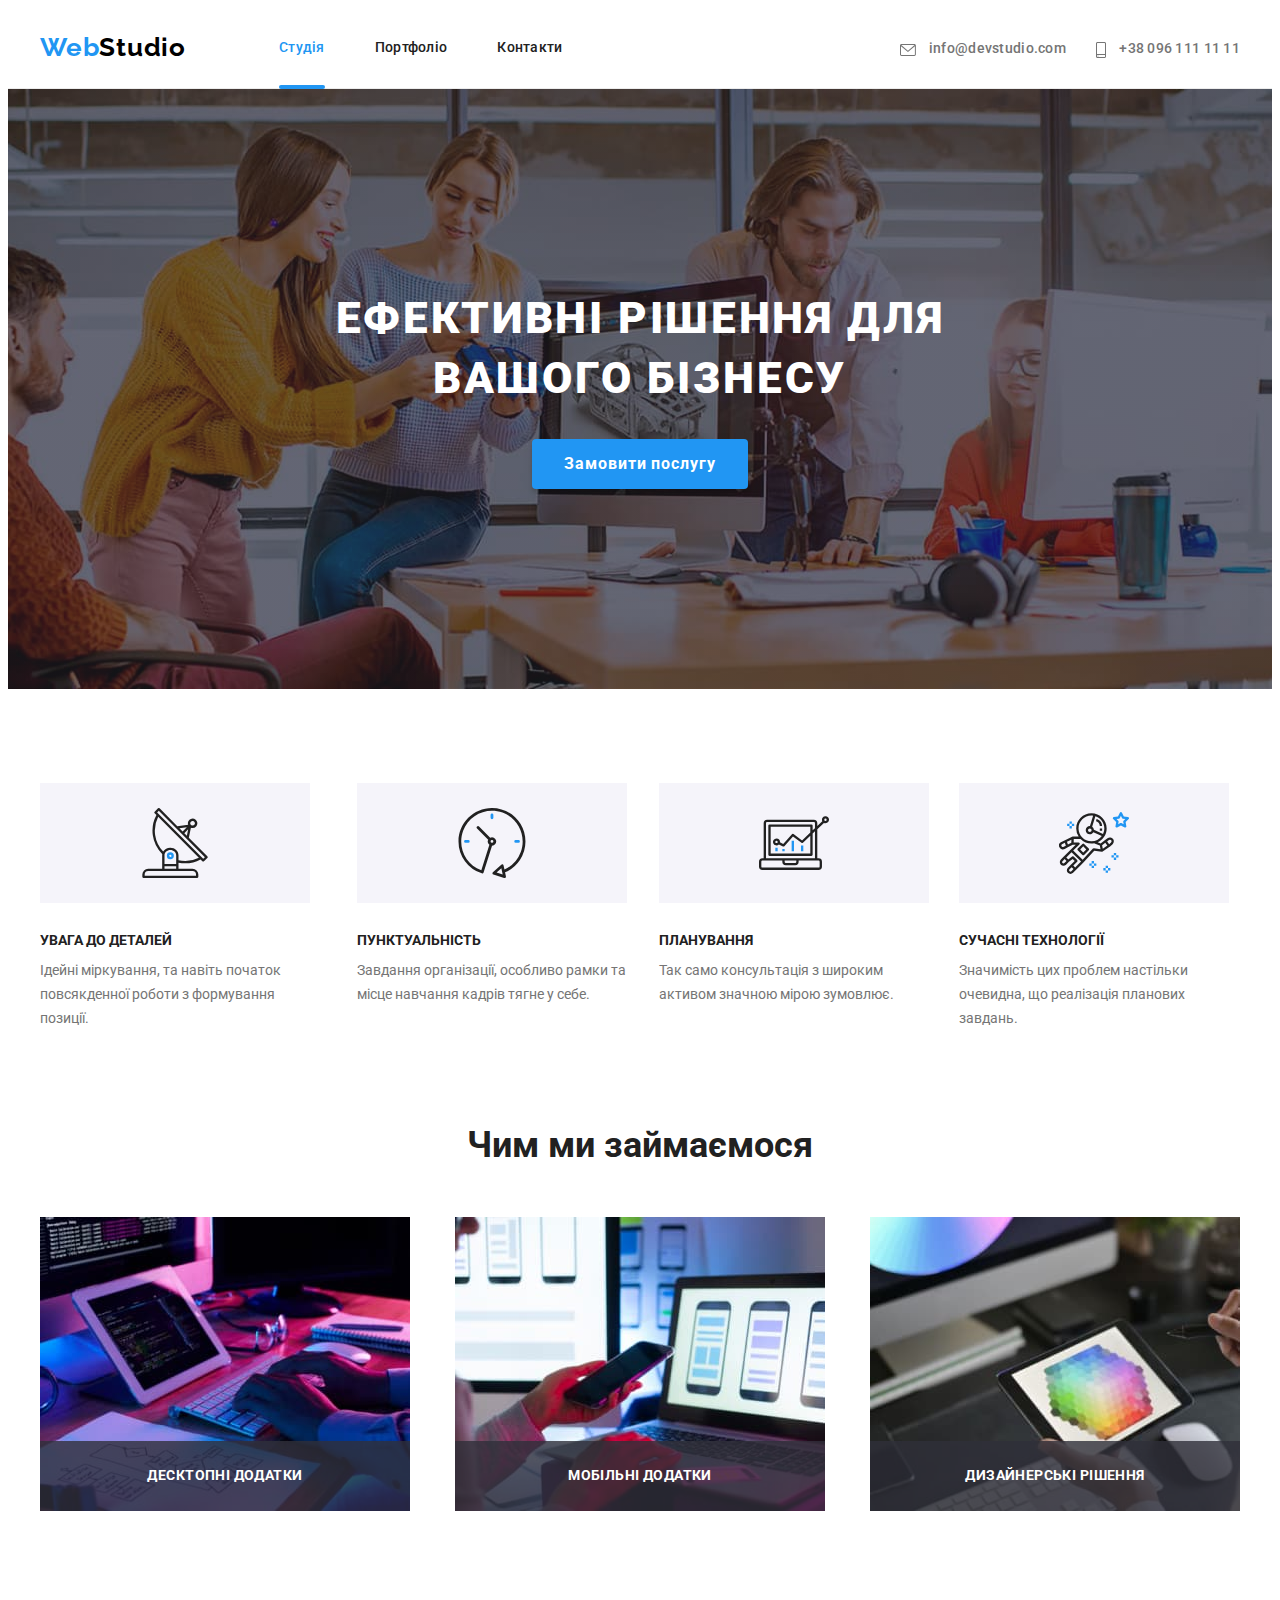
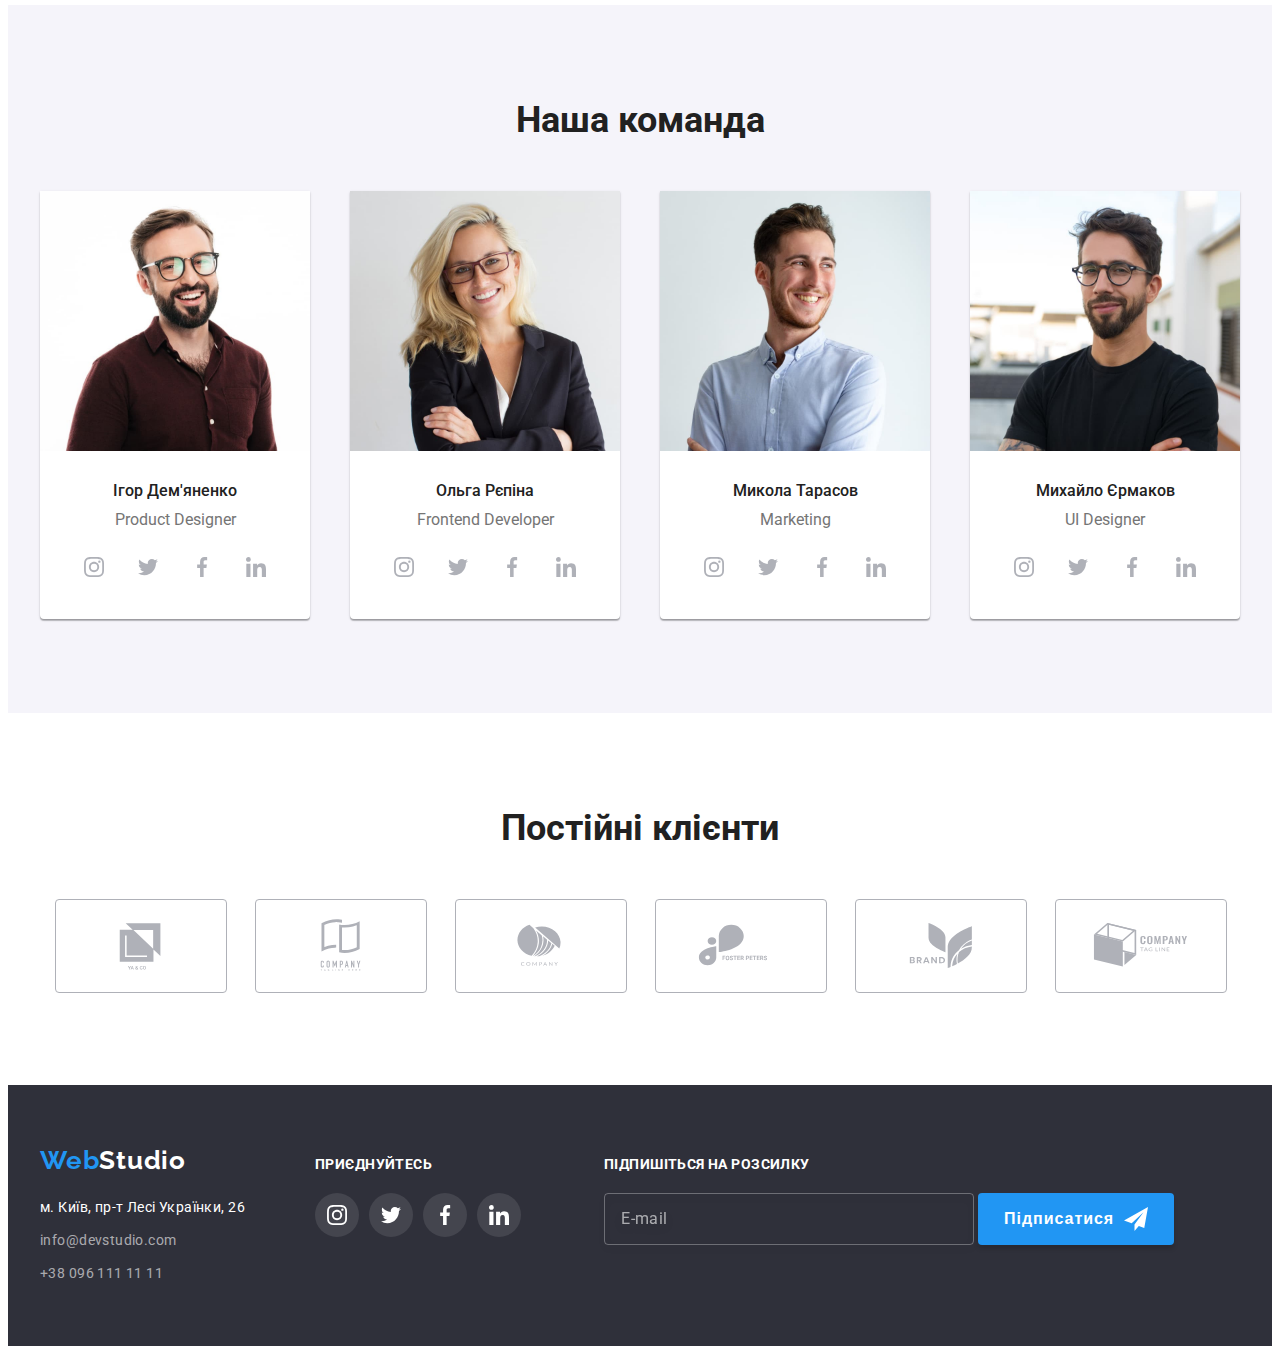
==== commit 2449f072: "БЭМ skill" ====
--- a/index.html
+++ b/index.html
@@ -92,47 +92,58 @@
                 </p>
               </div>
             </li>
-            <li class="item">
-              <div class="thumb">
-                <svg class="logo" width="70" height="70">
+            <li class="section-skill__item">
+              <div class="section-skill__thumb"> 
+                <svg class="section-skill__logo" width="70" height="70">
+                  
                   <use href="./images/sprite.svg#clock"></use>
                 </svg>
               </div>
-              <div class="logo-caption">
-                <h3 class="title">ПУНКТУАЛЬНІСТЬ</h3>
-                <p class="text">
+              <div class="section-skill__caption caption-skill"> 
+                <h3 class="caption-skill__title">ПУНКТУАЛЬНІСТЬ</h3>
+                
+                
+                <p class="caption-skill__text">
                   Завдання організації, особливо рамки та місце навчання кадрів
                   тягне у себе.
                 </p>
               </div>
-            </li>
-            <li class="item">
-              <div class="thumb">
-                <svg class="logo" width="70" height="70">
+              
+            </li>
+            <li class="section-skill__item">
+              <div class="section-skill__thumb"> 
+                <svg class="section-skill__logo" width="70" height="70">
+                  
                   <use href="./images/sprite.svg#diagram"></use>
                 </svg>
               </div>
-              <div class="logo-caption">
-                <h3 class="title">ПЛАНУВАННЯ</h3>
-                <p class="text">
+              <div class="section-skill__caption caption-skill"> 
+                <h3 class="caption-skill__title">ПЛАНУВАННЯ</h3>
+                
+                
+                <p class="caption-skill__text">
                   Так само консультація з широким активом значною мірою
                   зумовлює.
                 </p>
               </div>
-            </li>
-            <li class="item">
-              <div class="thumb">
-                <svg class="logo" width="70" height="70">
+            
+            <li class="section-skill__item">
+              <div class="section-skill__thumb"> 
+                <svg class="section-skill__logo" width="70" height="70">
+                  
                   <use href="./images/sprite.svg#astronaut"></use>
                 </svg>
               </div>
-              <div class="logo-caption">
-                <h3 class="title">СУЧАСНІ ТЕХНОЛОГІЇ</h3>
-                <p class="text">
+              <div class="section-skill__caption caption-skill"> 
+                <h3 class="caption-skill__title">СУЧАСНІ ТЕХНОЛОГІЇ</h3>
+                
+                
+                <p class="caption-skill__text">
                   Значимість цих проблем настільки очевидна, що реалізація
                   планових завдань.
                 </p>
               </div>
+            
             </li>
           </ul>
         </div>
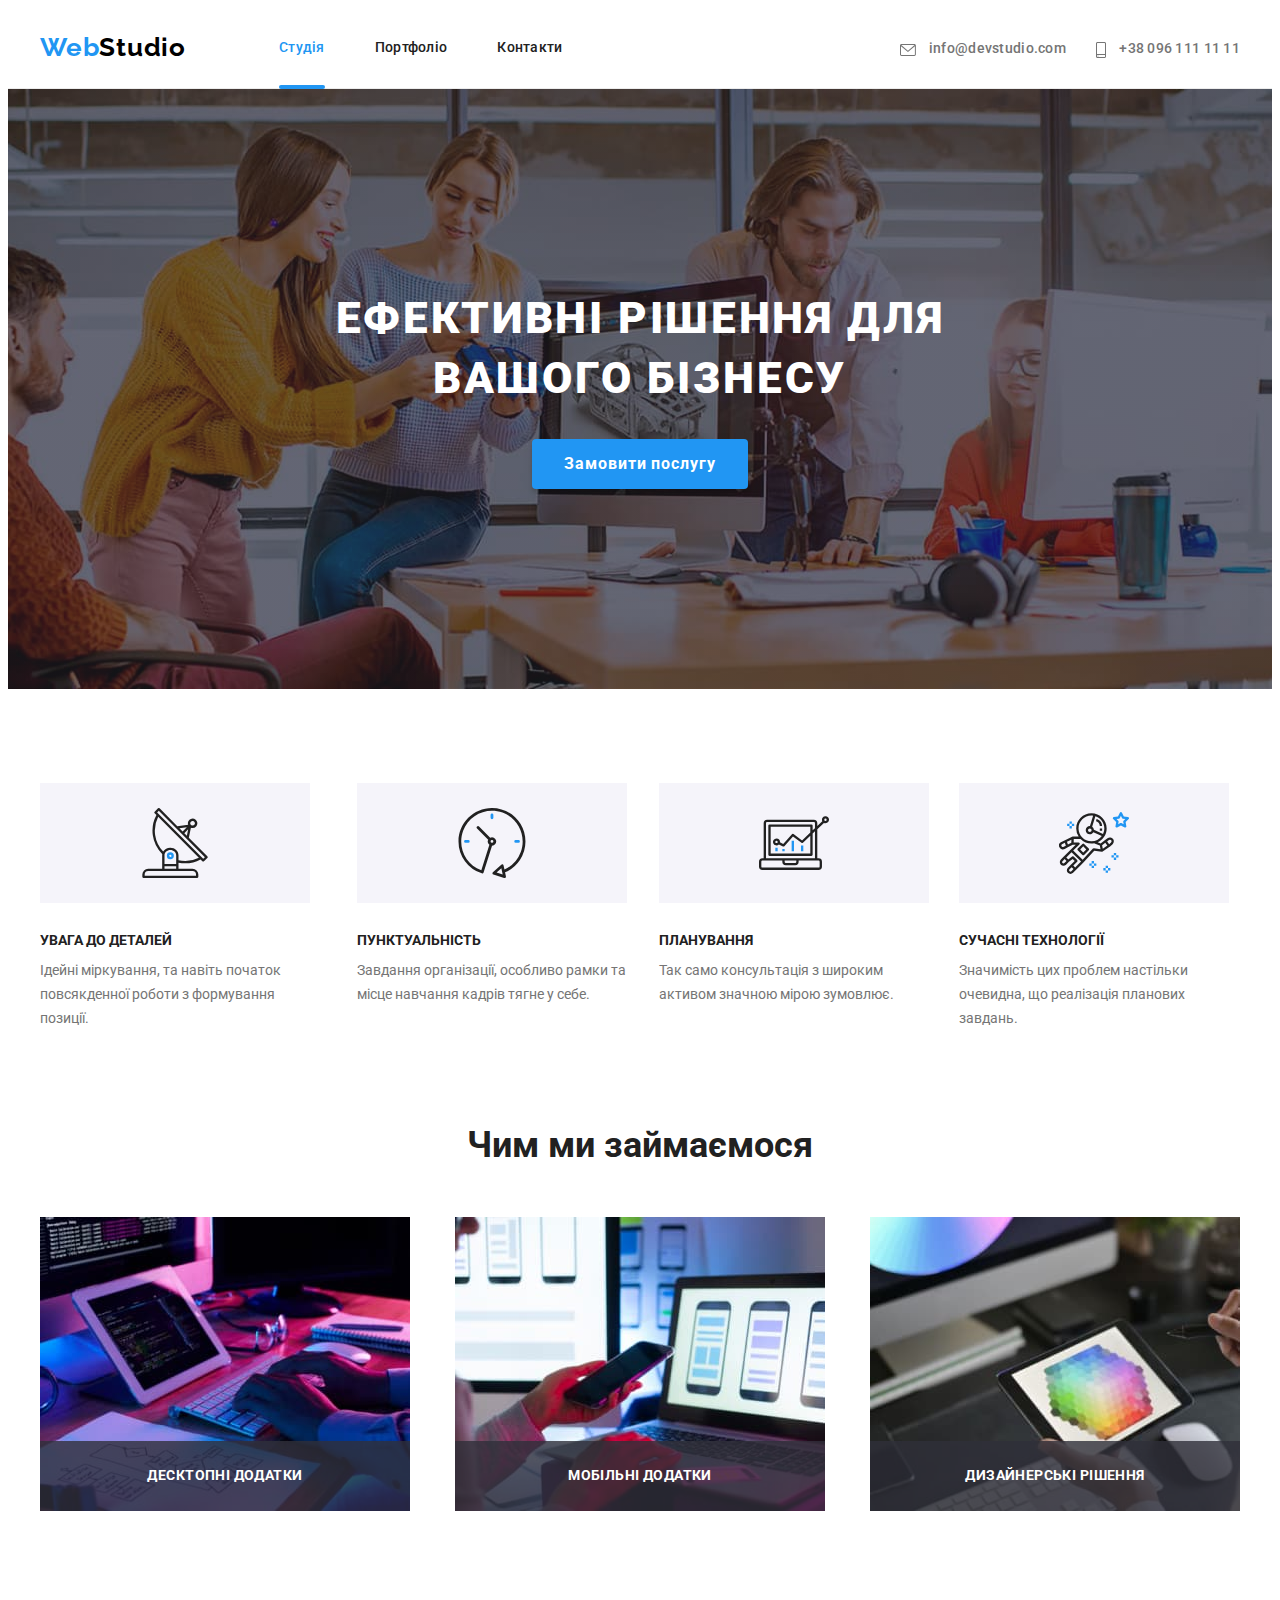
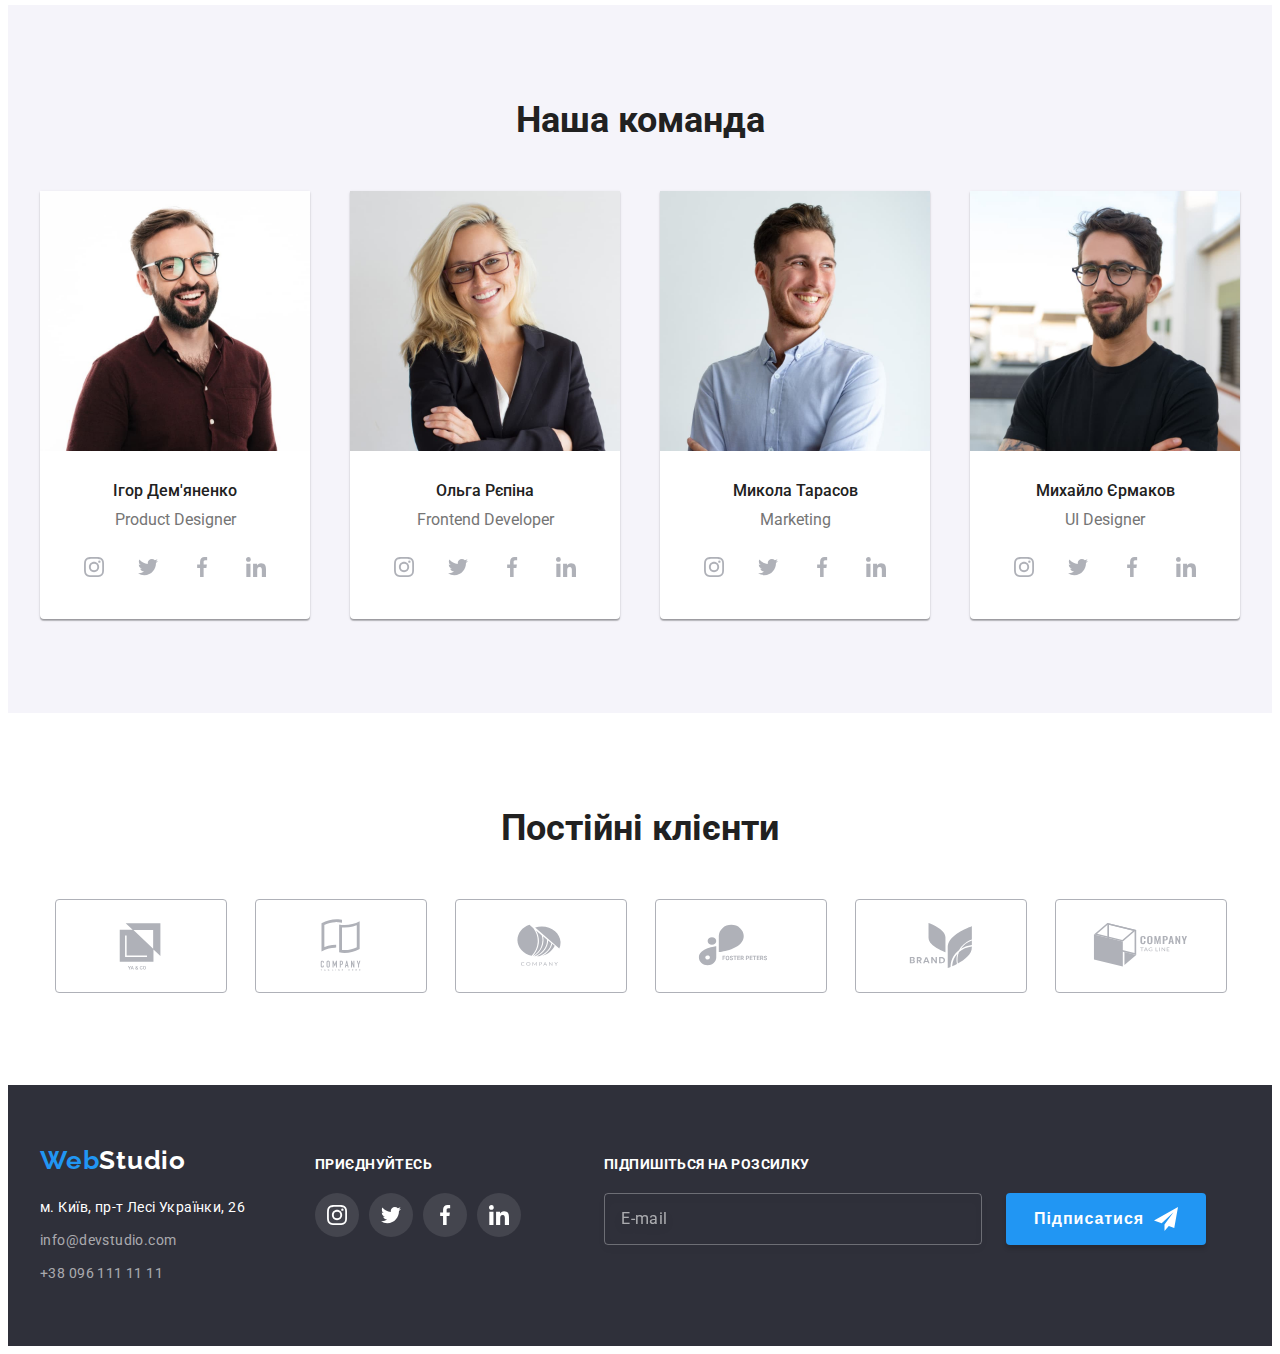
==== commit 2de1a06d: "copy whith mod-6" ====
--- a/index.html
+++ b/index.html
@@ -4,7 +4,7 @@
     <meta charset="UTF-8" />
     <meta http-equiv="X-UA-Compatible" content="IE=edge" />
     <meta name="viewport" content="width=device-width, initial-scale=1.0" />
-    <title>Web studio 06</title>
+    <title>Web studio 07</title>
     <link
       href="https://fonts.googleapis.com/css2?family=Raleway:wght@700&family=Roboto:wght@400;500;700;900&display=swap"
       rel="stylesheet"
@@ -57,12 +57,10 @@
     <main>
       <!--                                        Герой-->
 
-      
-        <section class="hero hero--overlay">
-          <div class="hero__container">
-            <h1 class="hero__title">Ефективні рішення для вашого бізнесу</h1>
-            <button type="button" class="button button--hero" 
-      data-modal-open>
+      <section class="hero hero--overlay">
+        <div class="hero__container">
+          <h1 class="hero__title">Ефективні рішення для вашого бізнесу</h1>
+          <button type="button" class="button button--hero" data-modal-open>
             Замовити послугу
           </button>
         </div>
@@ -74,18 +72,16 @@
           <h2 class="section-title visually-hidden">
             Якости наших працивникив
           </h2>
-          <ul class="section-skill__list list"> 
-            <li class="section-skill__item"> 
-              <div class="section-skill__thumb"> 
+          <ul class="section-skill__list list">
+            <li class="section-skill__item">
+              <div class="section-skill__thumb">
                 <svg class="section-skill__logo" width="70" height="70">
-                  
                   <use href="./images/sprite.svg#antenna"></use>
                 </svg>
               </div>
-              <div class="section-skill__caption caption-skill"> 
+              <div class="section-skill__caption caption-skill">
                 <h3 class="caption-skill__title">УВАГА ДО ДЕТАЛЕЙ</h3>
-                
-                
+
                 <p class="caption-skill__text">
                   Ідейні міркування, та навіть початок повсякденної роботи з
                   формування позиції.
@@ -93,100 +89,96 @@
               </div>
             </li>
             <li class="section-skill__item">
-              <div class="section-skill__thumb"> 
+              <div class="section-skill__thumb">
                 <svg class="section-skill__logo" width="70" height="70">
-                  
                   <use href="./images/sprite.svg#clock"></use>
                 </svg>
               </div>
-              <div class="section-skill__caption caption-skill"> 
+              <div class="section-skill__caption caption-skill">
                 <h3 class="caption-skill__title">ПУНКТУАЛЬНІСТЬ</h3>
-                
-                
+
                 <p class="caption-skill__text">
                   Завдання організації, особливо рамки та місце навчання кадрів
                   тягне у себе.
                 </p>
               </div>
-              
             </li>
             <li class="section-skill__item">
-              <div class="section-skill__thumb"> 
+              <div class="section-skill__thumb">
                 <svg class="section-skill__logo" width="70" height="70">
-                  
                   <use href="./images/sprite.svg#diagram"></use>
                 </svg>
               </div>
-              <div class="section-skill__caption caption-skill"> 
+              <div class="section-skill__caption caption-skill">
                 <h3 class="caption-skill__title">ПЛАНУВАННЯ</h3>
-                
-                
+
                 <p class="caption-skill__text">
                   Так само консультація з широким активом значною мірою
                   зумовлює.
                 </p>
               </div>
-            
+            </li>
+
             <li class="section-skill__item">
-              <div class="section-skill__thumb"> 
+              <div class="section-skill__thumb">
                 <svg class="section-skill__logo" width="70" height="70">
-                  
                   <use href="./images/sprite.svg#astronaut"></use>
                 </svg>
               </div>
-              <div class="section-skill__caption caption-skill"> 
+              <div class="section-skill__caption caption-skill">
                 <h3 class="caption-skill__title">СУЧАСНІ ТЕХНОЛОГІЇ</h3>
-                
-                
+
                 <p class="caption-skill__text">
                   Значимість цих проблем настільки очевидна, що реалізація
                   планових завдань.
                 </p>
               </div>
-            
             </li>
           </ul>
         </div>
       </section>
       <!--                     Три одиноких цветных фото-->
       <section class="section section-work">
-        <div class="container work">
-          <h2 class="section-title">Чим ми займаємося</h2>
-          <ul class="work-list list">
-            <li class="item">
-              <div class="work-caption">
+        <div class="container section-work__container">
+          <h2 class="section-work__title section-title">Чим ми займаємося</h2>
+          <ul class="section-work__list list">
+            <li class="section-work__item">
+              <div class="section-work__caption caption-work">
                 <img
-                  class="img"
+                  class="caption-work__img"
                   src="./images/box01.jpg"
                   alt="Людина працюэ за ноутом"
                   width="370"
                   height="294"
                 />
-                <p class="caption-work-text">Десктопні додатки</p>
-              </div>
-            </li>
-            <li class="item">
-              <div class="work-caption">
+
+                <p class="caption-work__text">Десктопні додатки</p>
+              </div>
+            </li>
+            <li class="section-work__item">
+              <div class="section-work__caption caption-work">
                 <img
-                  class="img"
+                  class="caption-work__img"
                   src="./images/box02.jpg"
                   alt="Людина працюэ за ноутом"
                   width="370"
                   height="294"
                 />
-                <p class="caption-work-text">Мобільні додатки</p>
-              </div>
-            </li>
-            <li class="item">
-              <div class="work-caption">
+
+                <p class="caption-work__text">Мобільні додатки</p>
+              </div>
+            </li>
+            <li class="section-work__item">
+              <div class="section-work__caption caption-work">
                 <img
-                  class="img"
+                  class="caption-work__img"
                   src="./images/box03.jpg"
                   alt="Людина працюэ за ноутом"
                   width="370"
                   height="294"
                 />
-                <p class="caption-work-text">Дизайнерські рішення</p>
+
+                <p class="caption-work__text">Дизайнерські рішення</p>
               </div>
             </li>
           </ul>
@@ -486,32 +478,26 @@
           <strong class="subscribe-text">Підпишіться на розсилку</strong>
 
           <form class="form-email">
-            <div class="email-position">
-              <label class="email-field">
-                <input
-                  class="email-input"
-                  type="email"
-                  name="mail"
-                  placeholder="E-mail"
-                />
-                <span class="email-label"></span>
-              </label>
-
-              <button class="btn-telegram" type="submit">
-                <span class="email-text">Підписатися</span>
-
-                <span class="email-icon">
-                  <svg class="icon-in">
-                    <use
-                      width="24"
-                      height="24"
-                      href="./images/sprite.svg#send"
-                    ></use>
-                  </svg>
-                </span>
-              </button>
-            </div>
+            <input
+              class="email-input"
+              type="email"
+              name="mail"
+              placeholder="E-mail"
+            />
+
+            <button class="btn-telegram" type="submit">
+              Підписатися
+
+              <svg class="icon-in">
+                <use
+                  width="24"
+                  height="24"
+                  href="./images/sprite.svg#send"
+                ></use>
+              </svg>
+            </button>
           </form>
+          
         </div>
       </div>
     </footer>
@@ -524,10 +510,10 @@
             <use href="./images/sprite.svg#Vector"></use>
           </svg>
         </button>
+        <strong class="form-title"
+          >Залиште свої дані, ми вам передзвонимо</strong
+        >
         <form class="form">
-          <strong class="form-title"
-            >Залиште свої дані, ми вам передзвонимо</strong
-          >
           <div class="form-field">
             <label class="form-label" for="name">Ім'я</label>
             <div class="input-wrap">
--- a/css/style.css
+++ b/css/style.css
@@ -234,16 +234,13 @@
   padding-top: 94px;
   padding-bottom: 94px;
 }
-.section-skill__list
- {
-  display: flex;
-}
-.section-skill__item + .section-skill__item
- {
+.section-skill__list {
+  display: flex;
+}
+.section-skill__item + .section-skill__item {
   margin-left: 30px;
 }
-.caption-skill__title
- {
+.caption-skill__title {
   margin-bottom: 10px;
 
   color: var(--color-title);
@@ -251,16 +248,14 @@
   line-height: 1.14;
   text-transform: uppercase;
 }
-.caption-skill__text
- {
+.caption-skill__text {
   margin-bottom: 0;
   margin-top: 0;
 
   font-size: 14px;
   line-height: 1.71;
 }
-.section-skill__thumb
- {
+.section-skill__thumb {
   display: flex;
   width: 270px;
   height: 120px;
@@ -268,38 +263,42 @@
   align-items: center;
   background-color: var(--color-button-team);
 }
-.section-skill__logo
- {
+.section-skill__logo {
   margin: 0;
 }
-.section-skill__caption
- {
+.section-skill__caption {
   margin-top: 30px;
 }
 /* -------------------Три одиноких цветных фото */
 .section-work {
   padding-bottom: 94px;
 }
-.container.work {
+
+.section-work__container {
   padding-top: 0;
 }
-.work .section-title {
+
+.section-work__title {
   margin-bottom: 50px;
 }
-.work-list {
+
+.section-work__list {
   display: flex;
   justify-content: space-between;
 }
-.work-list .work-caption {
+
+.section-work__caption {
   width: 370px;
   height: 294px;
   position: relative;
 }
-.work-list .img {
+
+.caption-work__img {
   max-width: 100%;
   height: 100%;
 }
-.work-list .caption-work-text {
+
+.caption-work__text {
   position: absolute;
   bottom: 0;
   left: 0;
@@ -675,19 +674,8 @@
   margin-left: 13px;
 }
 
-.form-email {
-  width: 570px;
-}
-
-.email-field {
+.email-input {
   width: 358px;
-
-  display: block;
-  position: relative;
-}
-
-.email-input {
-  width: 100%;
   padding-top: 15px;
   padding-bottom: 15px;
   font: inherit;
@@ -704,13 +692,6 @@
   color: var(--color-text-white);
 }
 
-.form-email .email-label {
-  position: absolute;
-  bottom: 50%;
-  transform: translateY(50%);
-  left: 16px;
-}
-
 .footer .subscribe-text {
   font-size: 14px;
   line-height: 1.14;
@@ -719,10 +700,6 @@
   display: block;
   margin-bottom: 20px;
   color: var(--color-text-white);
-}
-
-.email-field:focus-within > .email-label {
-  visibility: hidden;
 }
 
 .form-email .btn-telegram {
@@ -750,7 +727,7 @@
   background-color: var(--color-btn-active);
 }
 
-.subscribe .email-position {
+.form-email {
   display: flex;
   gap: 12px;
 }
@@ -763,16 +740,11 @@
   padding-left: 28px;
 }
 
-.btn-telegram .email-icon {
+.icon-in {
   display: block;
   width: 24px;
   height: 24px;
-}
-
-.email-icon .icon-in {
-  display: block;
-  width: 100%;
-  height: 100%;
+
   fill: var(--color-text-white);
 }
 
@@ -810,6 +782,7 @@
   left: 50%;
   width: 528px;
   min-height: 581px;
+  padding: 40px;
   border-radius: 4px;
 
   background-color: var(--color-text-white);
@@ -830,12 +803,13 @@
   background: var(--color-text-white);
   border: 1px solid rgba(0, 0, 0, 0.1);
   cursor: pointer;
+  transition: fill 250ms cubic-bezier(0.4, 0, 0.2, 1);
 }
 .button-modal-close:hover {
   fill: var(--color-acent);
 }
 
-.form .form-title {
+.form-title {
   display: block;
   margin-bottom: 12px;
   font-weight: 700;
@@ -849,7 +823,6 @@
 .form {
   margin-left: auto;
   margin-right: auto;
-  padding: 40px;
 }
 
 .form-field {
@@ -927,6 +900,7 @@
   color: var(--color-text);
   display: flex;
   align-items: center;
+  justify-content: center;
   position: relative;
 }
 
